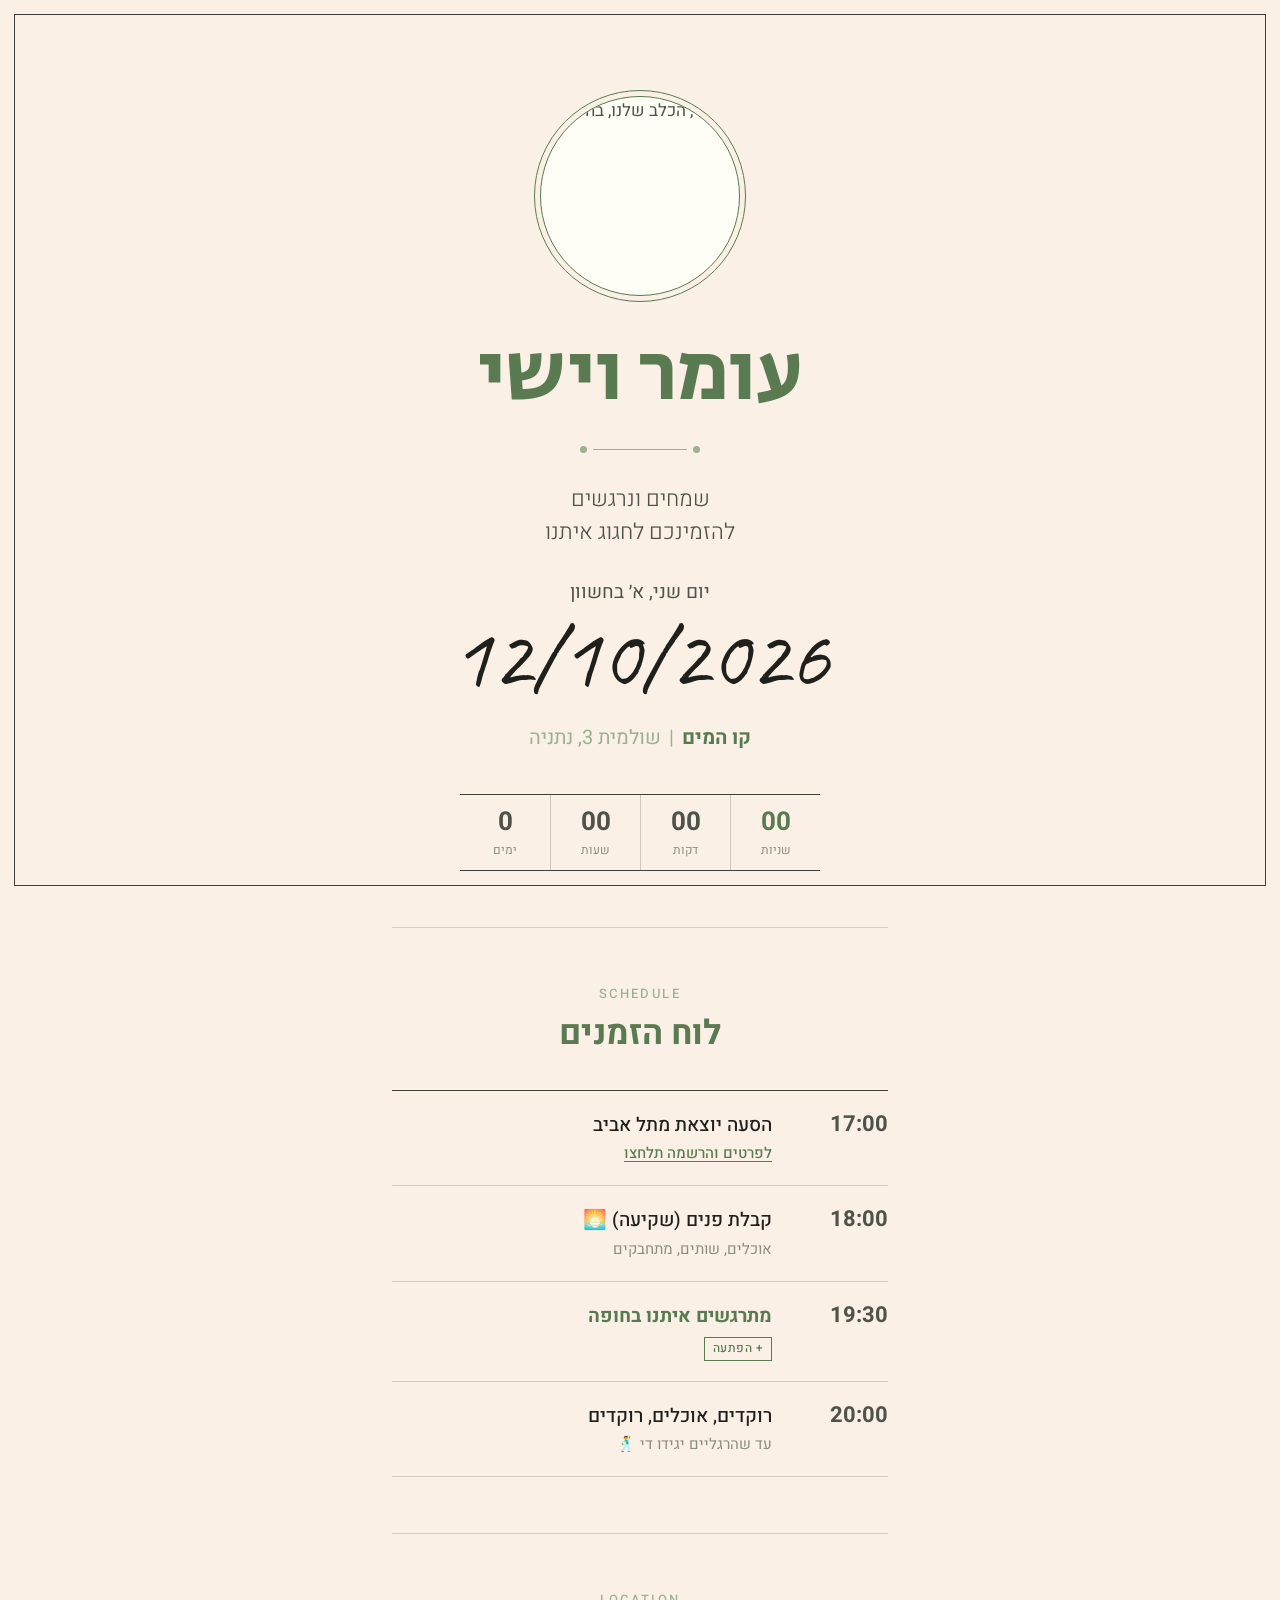
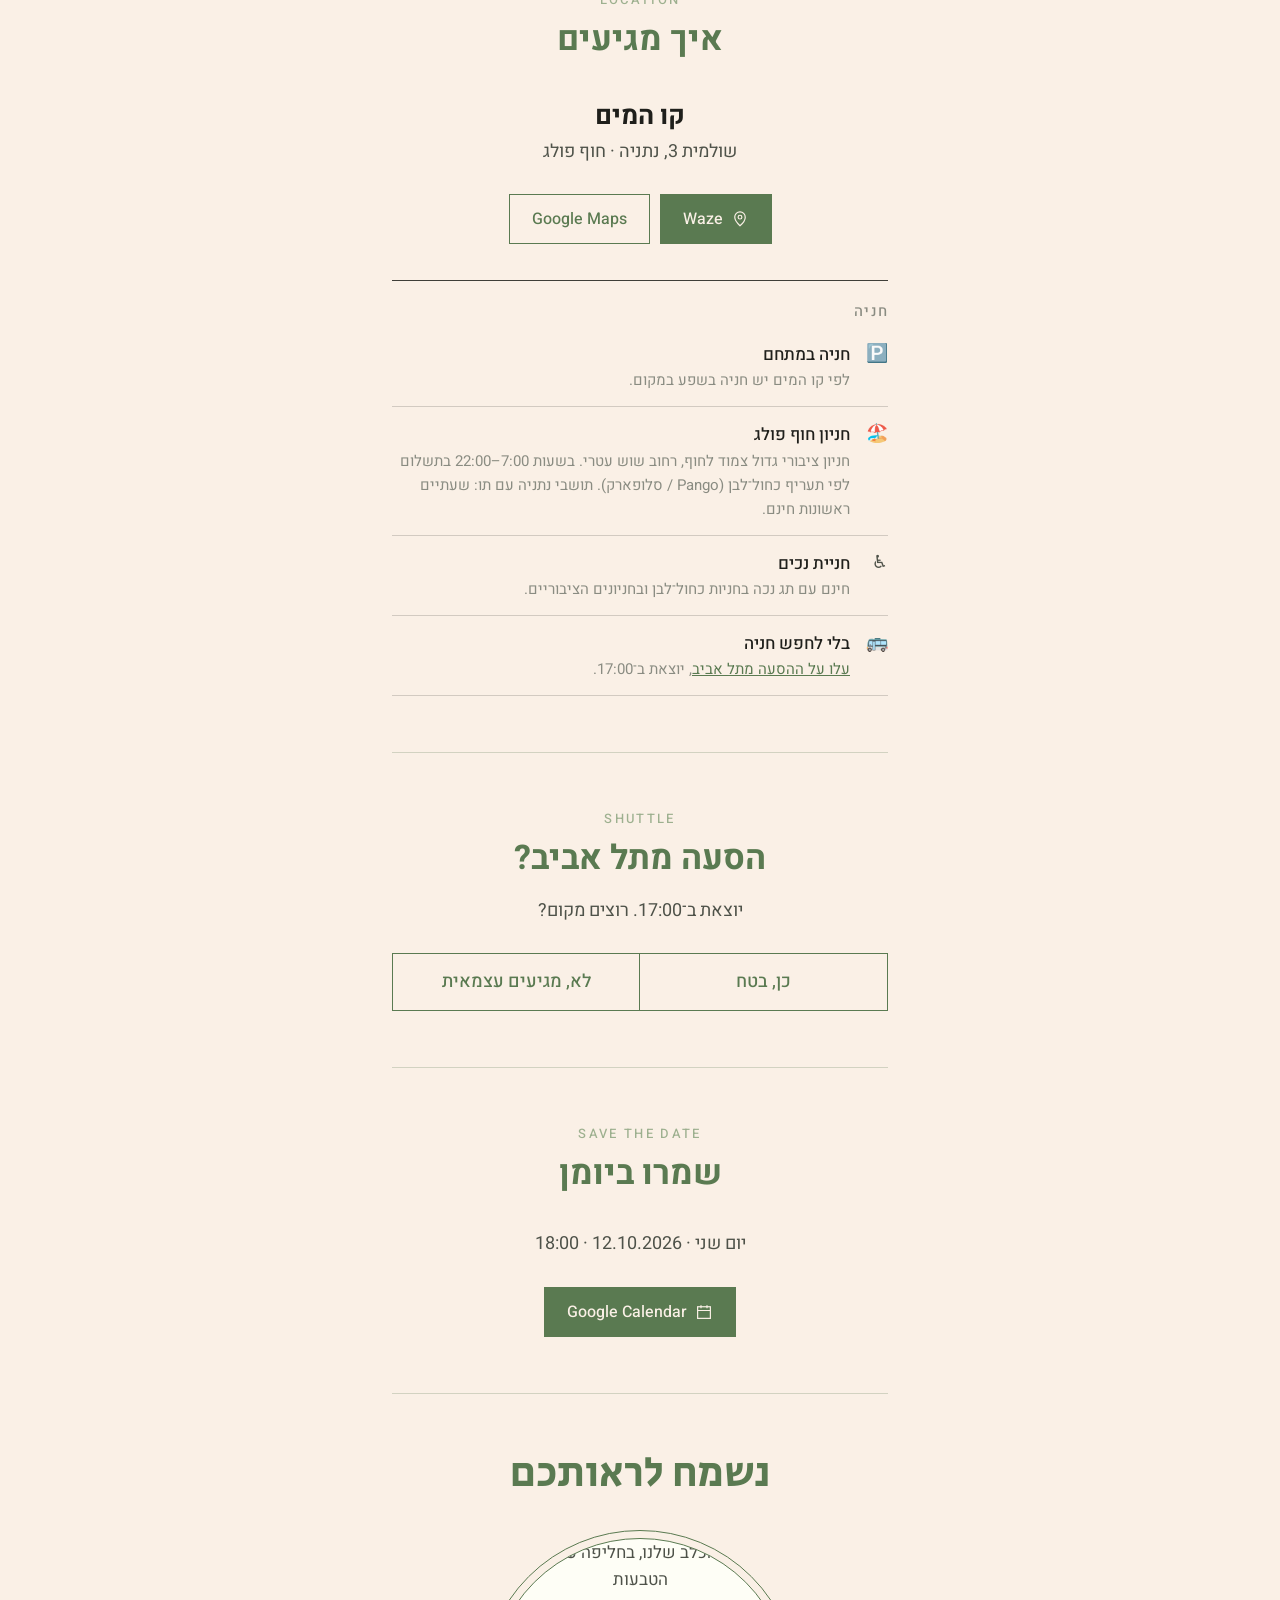
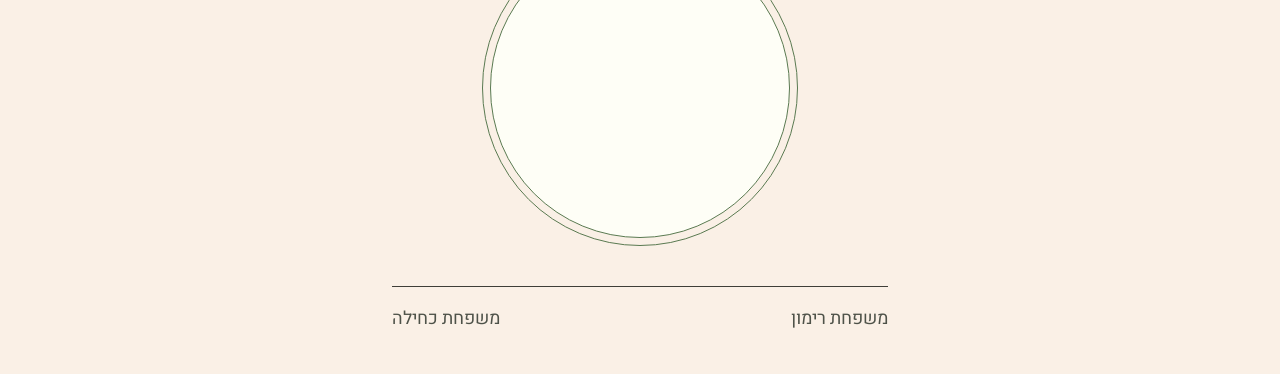
==== index.html @ 6a7b03c0 "Add files via upload" ====
<!doctype html>
<html lang="he" dir="rtl">
<head>
<meta charset="utf-8">
<meta name="viewport" content="width=device-width, initial-scale=1">
<title>עומר וישי · 12.10.2026</title>
<meta name="description" content="עומר וישי מתחתנים — יום שני, א׳ בחשוון, 12.10.2026 · קו המים, נתניה">
<meta property="og:title" content="עומר וישי מתחתנים · 12.10.2026">
<meta property="og:description" content="קו המים, שולמית 3, נתניה · קבלת פנים 18:00 · חופה 19:30">
<meta property="og:image" content="__SITE_URL__/img/dog-full.jpg">
<meta property="og:url" content="__SITE_URL__/">
<meta property="og:type" content="website">
<meta name="theme-color" content="#FAF0E6">
<link rel="icon" href="img/dog-logo.jpg">
<link rel="preconnect" href="https://fonts.googleapis.com">
<link rel="preconnect" href="https://fonts.gstatic.com" crossorigin>
<link href="https://fonts.googleapis.com/css2?family=Heebo:wght@300;400;500;700;800&family=Secular+One&family=Caveat:wght@400&display=swap" rel="stylesheet">
<link rel="stylesheet" href="style.css">
</head>
<body data-page="כללי">

<div class="frame" aria-hidden="true"></div>
<img class="leaf leaf-tl" src="img/leaf-tl.png" alt="" aria-hidden="true">
<img class="leaf leaf-tr" src="img/leaf-tr.png" alt="" aria-hidden="true">

<main>

  <!-- HERO -->
  <section class="hero">
    <div class="logo"><img src="img/dog-logo.jpg" alt="ברי, הכלב שלנו, בחליפה"></div>
    <h1>עומר וישי</h1>
    <div class="divider" aria-hidden="true"><span></span></div>
    <p class="lead">שמחים ונרגשים<br>להזמינכם לחגוג איתנו</p>
    <p class="day">יום שני, א׳ בחשוון</p>
    <p class="date-hand">12/10/2026</p>
    <p class="venue"><b>קו המים</b><i>|</i>שולמית 3, נתניה</p>

    <div class="countdown" data-countdown="2026-10-12T18:00:00+03:00" aria-label="ספירה לאחור">
      <div><b>–</b><small>ימים</small></div>
      <div><b>–</b><small>שעות</small></div>
      <div><b>–</b><small>דקות</small></div>
      <div><b>–</b><small>שניות</small></div>
    </div>
  </section>

  <!-- SCHEDULE -->
  <section id="schedule">
    <p class="kicker">SCHEDULE</p>
    <h2>לוח הזמנים</h2>
    <ol class="timeline">
      <li>
        <time>17:00</time>
        <div><strong>הסעה יוצאת מתל אביב</strong><p><a class="inline-link" href="#shuttle">לפרטים והרשמה תלחצו</a></p></div>
      </li>
      <li>
        <time>18:00</time>
        <div><strong>קבלת פנים (שקיעה) 🌅</strong><p>אוכלים, שותים, מתחבקים</p></div>
      </li>
      <li class="key">
        <time>19:30</time>
        <div><strong>מתרגשים איתנו בחופה</strong><span class="tag">+ הפתעה</span></div>
      </li>
      <li>
        <time>20:00</time>
        <div><strong>רוקדים, אוכלים, רוקדים</strong><p>עד שהרגליים יגידו די 🕺</p></div>
      </li>
    </ol>
  </section>

  <!-- LOCATION -->
  <section id="location">
    <p class="kicker">LOCATION</p>
    <h2>איך מגיעים</h2>
    <p class="place">קו המים</p>
    <p class="address">שולמית 3, נתניה · חוף פולג</p>
    <div class="btns">
      <a class="btn" href="https://ul.waze.com/ul?ll=32.27109966%2C34.83589069&amp;navigate=yes&amp;zoom=17" target="_blank" rel="noopener">
        <svg viewBox="0 0 24 24" fill="none" stroke="currentColor" stroke-width="1.6"><path d="M12 21s-7-6.2-7-11.5A7 7 0 0 1 19 9.5C19 14.8 12 21 12 21Z"/><circle cx="12" cy="9.5" r="2.5"/></svg>
        Waze
      </a>
      <a class="btn ghost" href="https://maps.google.com/maps?q=%D7%A7%D7%95%20%D7%94%D7%9E%D7%99%D7%9D%20%D7%92%D7%9F%20%D7%90%D7%99%D7%A8%D7%95%D7%A2%D7%99%D7%9D%20%D7%A0%D7%AA%D7%A0%D7%99%D7%94" target="_blank" rel="noopener">Google Maps</a>
    </div>
    <div class="parking">
      <h4>חניה</h4>
      <ul>
        <li><span>🅿️</span><div><strong>חניה במתחם</strong><p>לפי קו המים יש חניה בשפע במקום.</p></div></li>
        <li><span>🏖️</span><div><strong>חניון חוף פולג</strong><p>חניון ציבורי גדול צמוד לחוף, רחוב שוש עטרי. בשעות 7:00–22:00 בתשלום לפי תעריף כחול־לבן (Pango / סלופארק). תושבי נתניה עם תו: שעתיים ראשונות חינם.</p></div></li>
        <li><span>♿</span><div><strong>חניית נכים</strong><p>חינם עם תג נכה בחניות כחול־לבן ובחניונים הציבוריים.</p></div></li>
        <li><span>🚌</span><div><strong>בלי לחפש חניה</strong><p><a href="#shuttle">עלו על ההסעה מתל אביב</a>, יוצאת ב־17:00.</p></div></li>
      </ul>
    </div>
  </section>

  <!-- SHUTTLE -->
  <section id="shuttle" class="shuttle" data-shuttle>
    <p class="kicker">SHUTTLE</p>
    <h2>הסעה מתל אביב?</h2>
    <p class="intro">יוצאת ב־17:00. רוצים מקום?</p>

    <div class="choice" role="group" aria-label="הסעה מתל אביב">
      <button type="button" aria-pressed="false">כן, בטח</button>
      <button type="button" aria-pressed="false">לא, מגיעים עצמאית</button>
    </div>

    <form hidden novalidate>
      <div class="field">
        <label for="fullname">שם מלא</label>
        <input id="fullname" name="fullname" type="text" autocomplete="name" required>
      </div>
      <div class="field">
        <label for="phone">טלפון (וואטסאפ)</label>
        <input id="phone" name="phone" type="tel" inputmode="tel" autocomplete="tel" placeholder="050-1234567" dir="ltr" style="text-align:right" required>
        <p class="hint">נשלח לכם בוואטסאפ את נקודת האיסוף</p>
      </div>
      <div class="field">
        <label for="count">כמה תהיו?</label>
        <div class="select">
          <select id="count" name="count">
            <option value="1">1</option>
            <option value="2" selected>2</option>
            <option value="3">3</option>
            <option value="4">4</option>
            <option value="5">5</option>
            <option value="6+">6+</option>
          </select>
        </div>
      </div>
      <button class="btn block" type="submit">שמרו לי מקום</button>
      <p class="error" role="alert"></p>
    </form>

    <div class="msg" data-msg-ok hidden>נרשמתם להסעה!<small>ניצור קשר בוואטסאפ עם כל הפרטים</small></div>
    <div class="msg" data-msg-no hidden>מעולה, נתראה שם<small>נתראה ב־18:00 בקו המים</small></div>
  </section>

  <!-- CALENDAR -->
  <section id="calendar">
    <p class="kicker">SAVE THE DATE</p>
    <h2>שמרו ביומן</h2>
    <p class="address">יום שני · 12.10.2026 · 18:00</p>
    <div class="btns">
      <a class="btn" data-gcal href="#" target="_blank" rel="noopener">
        <svg viewBox="0 0 24 24" fill="none" stroke="currentColor" stroke-width="1.6"><rect x="3.5" y="5" width="17" height="15.5"/><path d="M3.5 10h17M8 3v4M16 3v4"/></svg>
        Google Calendar
      </a>
    </div>
  </section>

  <!-- CLOSING -->
  <section class="closing">
    <p class="see-you">נשמח לראותכם</p>
    <div class="dog-circle"><img src="img/dog-full.jpg" alt="ברי, הכלב שלנו, בחליפה עם כרית הטבעות" loading="lazy"></div>
    <div class="families">
      <span>משפחת רימון</span>
      <span>משפחת כחילה</span>
    </div>
  </section>

  <footer>
    <img class="leaf-bottom" src="img/leaf-bl.png" alt="" aria-hidden="true">
  </footer>
</main>

<script>
  window.EVENT = {
    uid: "omer-yishai-20261012",
    title: "החתונה של עומר וישי",
    startUTC: "20261012T150000Z",   // 18:00 שעון ישראל
    endUTC:   "20261012T210000Z",   // 00:00
    location: "קו המים, שולמית 3, נתניה",
    details: "קבלת פנים 18:00 · חופה 19:30 · הסעה מתל אביב 17:00",
  };
</script>
<script src="main.js"></script>
</body>
</html>
---- style.css ----
:root {
  --cream: #FAF0E6;
  --paper: #FEFEF6;
  --ink: #1F1F1B;
  --text: #4E5249;
  --muted: #8A8C82;
  --green: #5A7A51;
  --green-dark: #465F3F;
  --sage: #9DB08F;
  --sage-soft: #E3E8D6;
  --blush: #E9A2A0;
  --line: rgba(31, 31, 27, .85);
  --frame: 14px;
}

* { box-sizing: border-box; margin: 0; padding: 0; border-radius: 0; }

html { scroll-behavior: smooth; -webkit-text-size-adjust: 100%; }

body {
  background: var(--cream);
  color: var(--text);
  font-family: "Heebo", system-ui, sans-serif;
  font-weight: 400;
  font-size: 17px;
  line-height: 1.6;
  direction: rtl;
  min-height: 100vh;
}

/* hand-drawn-ish frame, like the invitation */
.frame {
  position: fixed;
  inset: var(--frame);
  border: 1.5px solid var(--line);
  pointer-events: none;
  z-index: 50;
}
.leaf { position: fixed; pointer-events: none; z-index: 51; height: auto; }
.leaf-tl { top: 2px; left: 2px; width: 118px; }
.leaf-tr { top: 10px; right: 0; width: 120px; }

main {
  max-width: 560px;
  margin: 0 auto;
  padding: 72px 32px 0;
}

section { padding: 56px 0; text-align: center; }
section + section { border-top: 1px solid rgba(90, 122, 81, .25); }

/* ---------- hero ---------- */
.hero { padding-top: 24px; }

.logo {
  width: 200px; height: 200px;
  margin: 0 auto 36px;
  border-radius: 50%;
  overflow: hidden;
  border: 1.5px solid var(--green);
  outline: 1px solid var(--green);
  outline-offset: 5px;
  background: var(--paper);
}
.logo img, .dog-circle img { width: 100%; height: 100%; object-fit: cover; display: block; }


.eyebrow {
  font-size: 13px;
  letter-spacing: .18em;
  color: var(--green);
  font-weight: 500;
  margin-bottom: 14px;
}

h1, .see-you {
  font-family: "Secular One", "Heebo", sans-serif;
  font-weight: 400;
}
h1 {
  color: var(--green);
  font-size: clamp(56px, 16vw, 84px);
  line-height: 1;
  letter-spacing: -.01em;
}

.divider {
  display: flex; align-items: center; justify-content: center;
  gap: 0; margin: 30px auto; width: 120px;
}
.divider::before, .divider::after {
  content: ""; width: 7px; height: 7px; background: var(--sage); border-radius: 50%;
  flex: none;
}
.divider span { height: 1.5px; background: var(--sage); flex: 1; margin: 0 6px; }

.lead { font-size: 22px; font-weight: 300; line-height: 1.5; color: var(--text); }

.day { margin-top: 28px; font-size: 19px; font-weight: 400; }

.date-hand {
  font-family: "Caveat", cursive;
  font-weight: 400;
  font-size: clamp(58px, 17vw, 88px);
  color: var(--ink);
  line-height: 1.05;
  direction: ltr;
  white-space: nowrap;
  margin-top: 4px;
}
.date-hand.range { font-size: clamp(46px, 13.5vw, 80px); }

.venue { margin-top: 18px; font-size: 20px; color: var(--sage); font-weight: 400; }
.venue b { color: var(--green); font-weight: 700; }
.venue i { font-style: normal; padding: 0 8px; color: var(--sage); }

/* countdown */
.countdown {
  display: grid; grid-template-columns: repeat(4, 1fr);
  margin: 40px auto 0; max-width: 360px;
  border-top: 1px solid var(--line); border-bottom: 1px solid var(--line);
  direction: ltr;
}
.countdown div:last-child b { color: var(--green); }
.countdown div { padding: 14px 0 10px; }
.countdown div + div { border-left: 1px solid rgba(31,31,27,.2); }
.countdown b { display: block; font-size: 26px; font-weight: 700; color: var(--text); line-height: 1; font-variant-numeric: tabular-nums; }
.countdown small { display: block; font-size: 12px; color: var(--muted); margin-top: 6px; }

/* ---------- headings ---------- */
.kicker {
  font-size: 13px; letter-spacing: .18em; color: var(--sage); font-weight: 500;
  margin-bottom: 8px; direction: ltr;
}
h2 {
  font-weight: 700; color: var(--green); font-size: 34px; line-height: 1.2; margin-bottom: 36px;
}
h3 {
  font-weight: 500; font-size: 15px; letter-spacing: .08em; color: var(--muted);
  margin: 8px 0 18px; text-align: right;
}
h3 + .timeline { margin-top: 0; }
.timeline + h3 { margin-top: 44px; }

/* ---------- timeline ---------- */
.timeline { list-style: none; text-align: right; border-top: 1px solid var(--line); }
.timeline li {
  display: grid;
  grid-template-columns: 96px minmax(0, 1fr);
  gap: 20px;
  padding: 20px 0;
  border-bottom: 1px solid rgba(31,31,27,.18);
  align-items: baseline;
}
.timeline time {
  font-weight: 700; font-size: 22px; color: var(--text);
  direction: ltr; text-align: right; font-variant-numeric: tabular-nums; line-height: 1.2;
}
.timeline time.small { font-size: 17px; white-space: nowrap; }
.timeline strong { display: block; font-weight: 500; font-size: 19px; color: var(--ink); line-height: 1.35; }
.timeline p { font-size: 15px; color: var(--muted); margin-top: 3px; }
.timeline .tag {
  display: inline-block; font-size: 12px; font-weight: 500; color: var(--green);
  border: 1px solid var(--green); padding: 1px 8px; margin-top: 8px; letter-spacing: .04em;
}
.timeline li.key strong { color: var(--green); font-weight: 700; }

/* the endless loop for friends */
.loop {
  margin-top: 10px; overflow: hidden; border-top: 1px dashed rgba(90,122,81,.45);
  border-bottom: 1px dashed rgba(90,122,81,.45); padding: 10px 0;
  -webkit-mask-image: linear-gradient(90deg, transparent, #000 12%, #000 88%, transparent);
          mask-image: linear-gradient(90deg, transparent, #000 12%, #000 88%, transparent);
}
.loop-track { display: flex; width: max-content; animation: loop 28s linear infinite; }
.loop-track span { white-space: nowrap; font-size: 17px; color: var(--green); padding-inline: 0; }
.loop-track span em { font-style: normal; color: var(--blush); padding: 0 10px; }
@keyframes loop { from { transform: translateX(0); } to { transform: translateX(50%); } }
@media (prefers-reduced-motion: reduce) { .loop-track { animation: none; flex-wrap: wrap; width: auto; } }

/* ---------- buttons ---------- */
.btns { display: flex; flex-wrap: wrap; gap: 10px; justify-content: center; margin-top: 28px; }
.btn {
  appearance: none; cursor: pointer;
  display: inline-flex; align-items: center; justify-content: center; gap: 8px;
  min-height: 50px; padding: 0 22px;
  font: 500 16px/1 "Heebo", sans-serif;
  text-decoration: none;
  background: var(--green); color: var(--cream);
  border: 1.5px solid var(--green);
  transition: background .2s, color .2s;
}
.btn:hover { background: var(--green-dark); border-color: var(--green-dark); }
.btn.ghost { background: transparent; color: var(--green); }
.btn.ghost:hover { background: var(--green); color: var(--cream); }
.btn.block { width: 100%; }
.btn svg { width: 18px; height: 18px; flex: none; }

/* ---------- location ---------- */
.place { font-size: 26px; font-weight: 700; color: var(--ink); }
.address { font-size: 18px; color: var(--text); }
.note { font-size: 15px; color: var(--muted); margin-top: 14px; }

.inline-link { color: var(--green); font-weight: 500; text-decoration: underline; text-underline-offset: 3px; }

/* parking */
.parking { margin-top: 36px; text-align: right; border-top: 1px solid var(--line); }
.parking h4 { font-size: 15px; font-weight: 500; letter-spacing: .08em; color: var(--muted); margin: 18px 0 4px; }
.parking ul { list-style: none; }
.parking li { display: grid; grid-template-columns: 28px minmax(0,1fr); gap: 10px; padding: 14px 0; border-bottom: 1px solid rgba(31,31,27,.18); }
.parking li > span { font-size: 18px; line-height: 1.4; }
.parking strong { display: block; font-weight: 500; color: var(--ink); font-size: 17px; }
.parking p { font-size: 15px; color: var(--muted); }
.parking a { color: var(--green); }

/* ---------- shuttle form ---------- */
.shuttle p.intro { font-size: 18px; margin: -18px 0 28px; }
.choice { display: grid; grid-template-columns: 1fr 1fr; border: 1.5px solid var(--green); }
.choice button {
  appearance: none; cursor: pointer; background: transparent; border: 0;
  min-height: 56px; font: 500 18px/1 "Heebo", sans-serif; color: var(--green);
}
.choice button + button { border-right: 1.5px solid var(--green); }
.choice button[aria-pressed="true"] { background: var(--green); color: var(--cream); }

form { text-align: right; margin-top: 26px; }
form[hidden], .msg[hidden] { display: none; }
label { display: block; font-size: 14px; color: var(--muted); margin-bottom: 6px; font-weight: 500; }
.field { margin-bottom: 18px; }
input[type=text], input[type=tel], input[type=number] {
  width: 100%; height: 52px; padding: 0 14px;
  font: 400 18px "Heebo", sans-serif; color: var(--ink);
  background: var(--paper); border: 1.5px solid rgba(31,31,27,.35);
  outline: none; transition: border-color .2s;
}
input:focus { border-color: var(--green); }
input.err { border-color: #B55A4E; }
.hint { font-size: 13px; color: var(--muted); margin-top: 6px; }
.error { font-size: 14px; color: #B55A4E; margin-top: 8px; min-height: 1em; }

.msg {
  margin-top: 26px; padding: 26px 20px; border: 1.5px solid var(--green);
  background: var(--sage-soft); color: var(--green-dark); font-size: 19px; font-weight: 500;
}
.msg small { display: block; font-size: 15px; color: var(--text); font-weight: 400; margin-top: 6px; }

.select { position: relative; }
.select::after {
  content: ""; position: absolute; left: 16px; top: 50%; width: 8px; height: 8px;
  border-left: 1.5px solid var(--green); border-bottom: 1.5px solid var(--green);
  transform: translateY(-70%) rotate(-45deg); pointer-events: none;
}
select {
  appearance: none; -webkit-appearance: none; width: 100%; height: 52px; padding: 0 14px 0 40px;
  font: 400 18px "Heebo", sans-serif; color: var(--ink); background: var(--paper);
  border: 1.5px solid rgba(31,31,27,.35); border-radius: 0; outline: none; cursor: pointer;
}
select:focus { border-color: var(--green); }

/* ---------- footer ---------- */
.closing { padding-bottom: 0; }
.see-you { font-size: 42px; color: var(--green); line-height: 1.15; }
.dog-circle {
  width: min(300px, 78vw); aspect-ratio: 1;
  margin: 40px auto 0;
  border-radius: 50%; overflow: hidden;
  border: 1.5px solid var(--green); outline: 1px solid var(--green); outline-offset: 7px;
  background: var(--paper);
}
.families {
  display: flex; justify-content: space-between; gap: 16px;
  margin-top: 48px; padding-top: 18px; border-top: 1px solid var(--line);
  font-size: 18px; color: var(--text);
}
footer { padding: 0 0 calc(var(--frame) + 2px); }
.leaf-bottom { display: block; width: 124px; margin: 24px auto 0 0; }

.switch { display: inline-block; margin-top: 10px; color: var(--muted); font-size: 13px; }
.switch a { color: var(--green); }

@media (max-width: 420px) {
  :root { --frame: 10px; }
  main { padding: 64px 26px 0; }
  .leaf-tl { width: 92px; }
  .leaf-tr { width: 94px; }
  .timeline li { grid-template-columns: 78px minmax(0, 1fr); gap: 14px; }
  .timeline time { font-size: 19px; }
  .timeline time.small { font-size: 15px; }
  .btn { flex: 1 1 100%; }
}
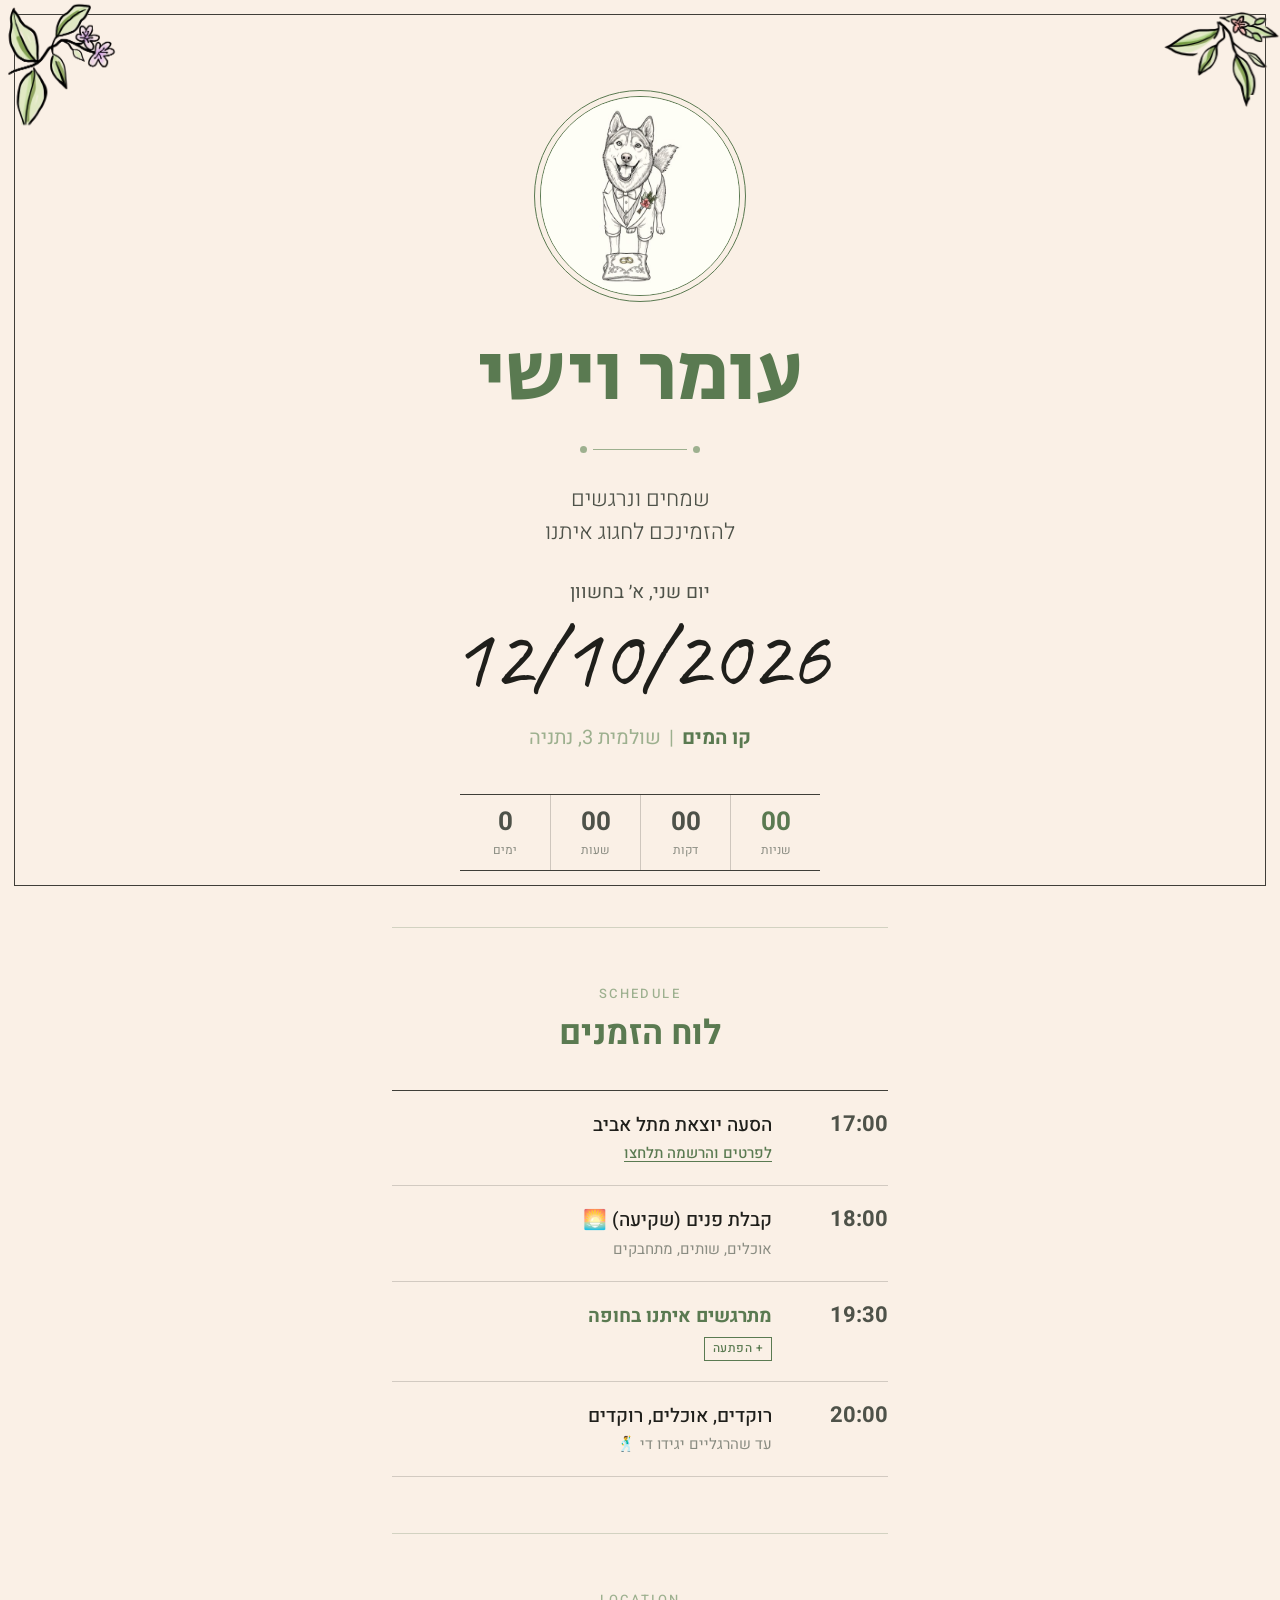
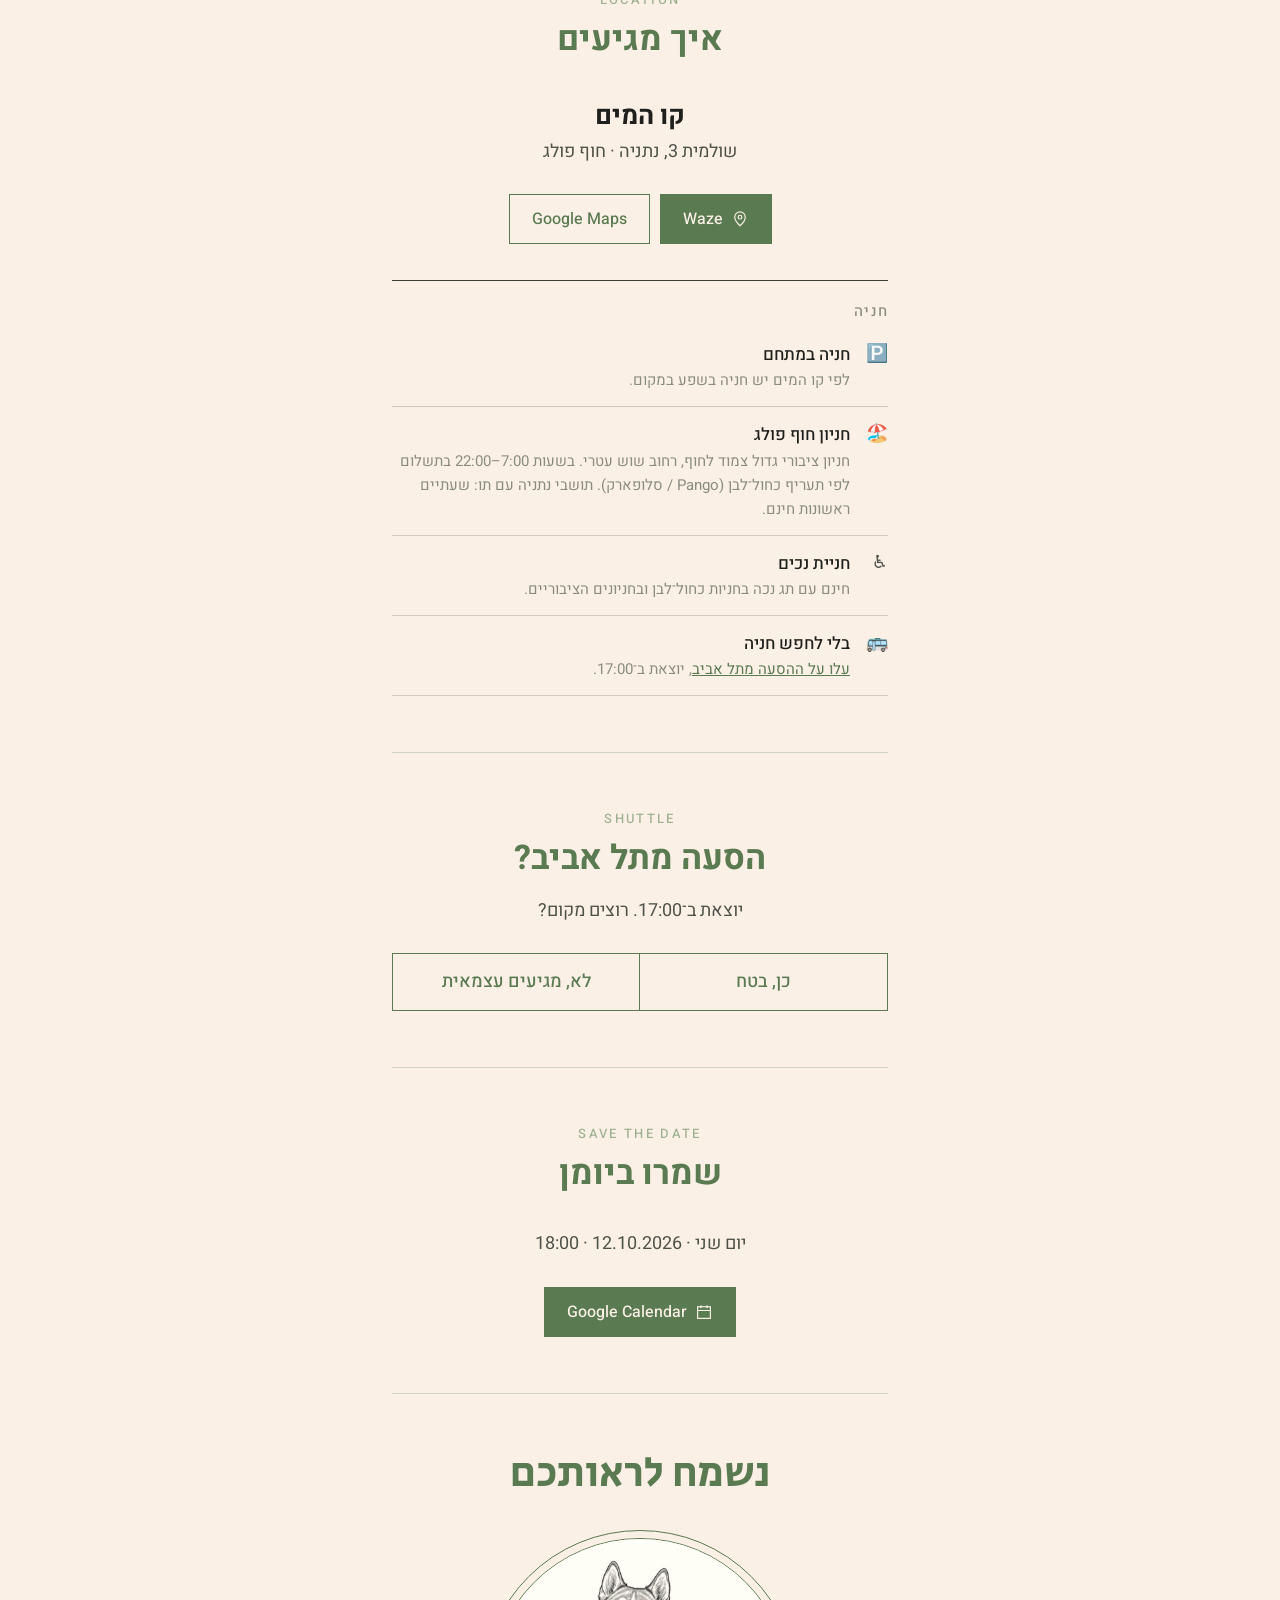
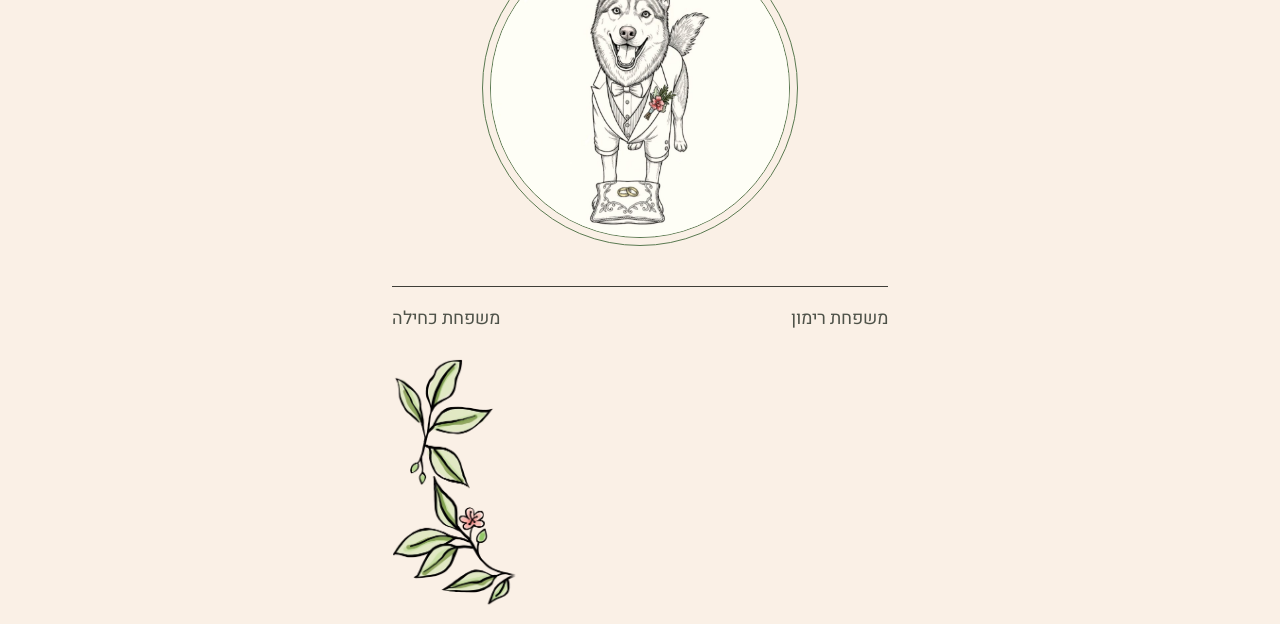
==== commit 01afdb49: "Update index.html" ====
--- a/index.html
+++ b/index.html
@@ -7,8 +7,8 @@
 <meta name="description" content="עומר וישי מתחתנים — יום שני, א׳ בחשוון, 12.10.2026 · קו המים, נתניה">
 <meta property="og:title" content="עומר וישי מתחתנים · 12.10.2026">
 <meta property="og:description" content="קו המים, שולמית 3, נתניה · קבלת פנים 18:00 · חופה 19:30">
-<meta property="og:image" content="__SITE_URL__/img/dog-full.jpg">
-<meta property="og:url" content="__SITE_URL__/">
+<meta property="og:image" content="https://ishaica.github.io/omer-ishai-wedding/img/dog-full.jpg">
+<meta property="og:url" content="https://ishaica.github.io/omer-ishai-wedding/">
 <meta property="og:type" content="website">
 <meta name="theme-color" content="#FAF0E6">
 <link rel="icon" href="img/dog-logo.jpg">
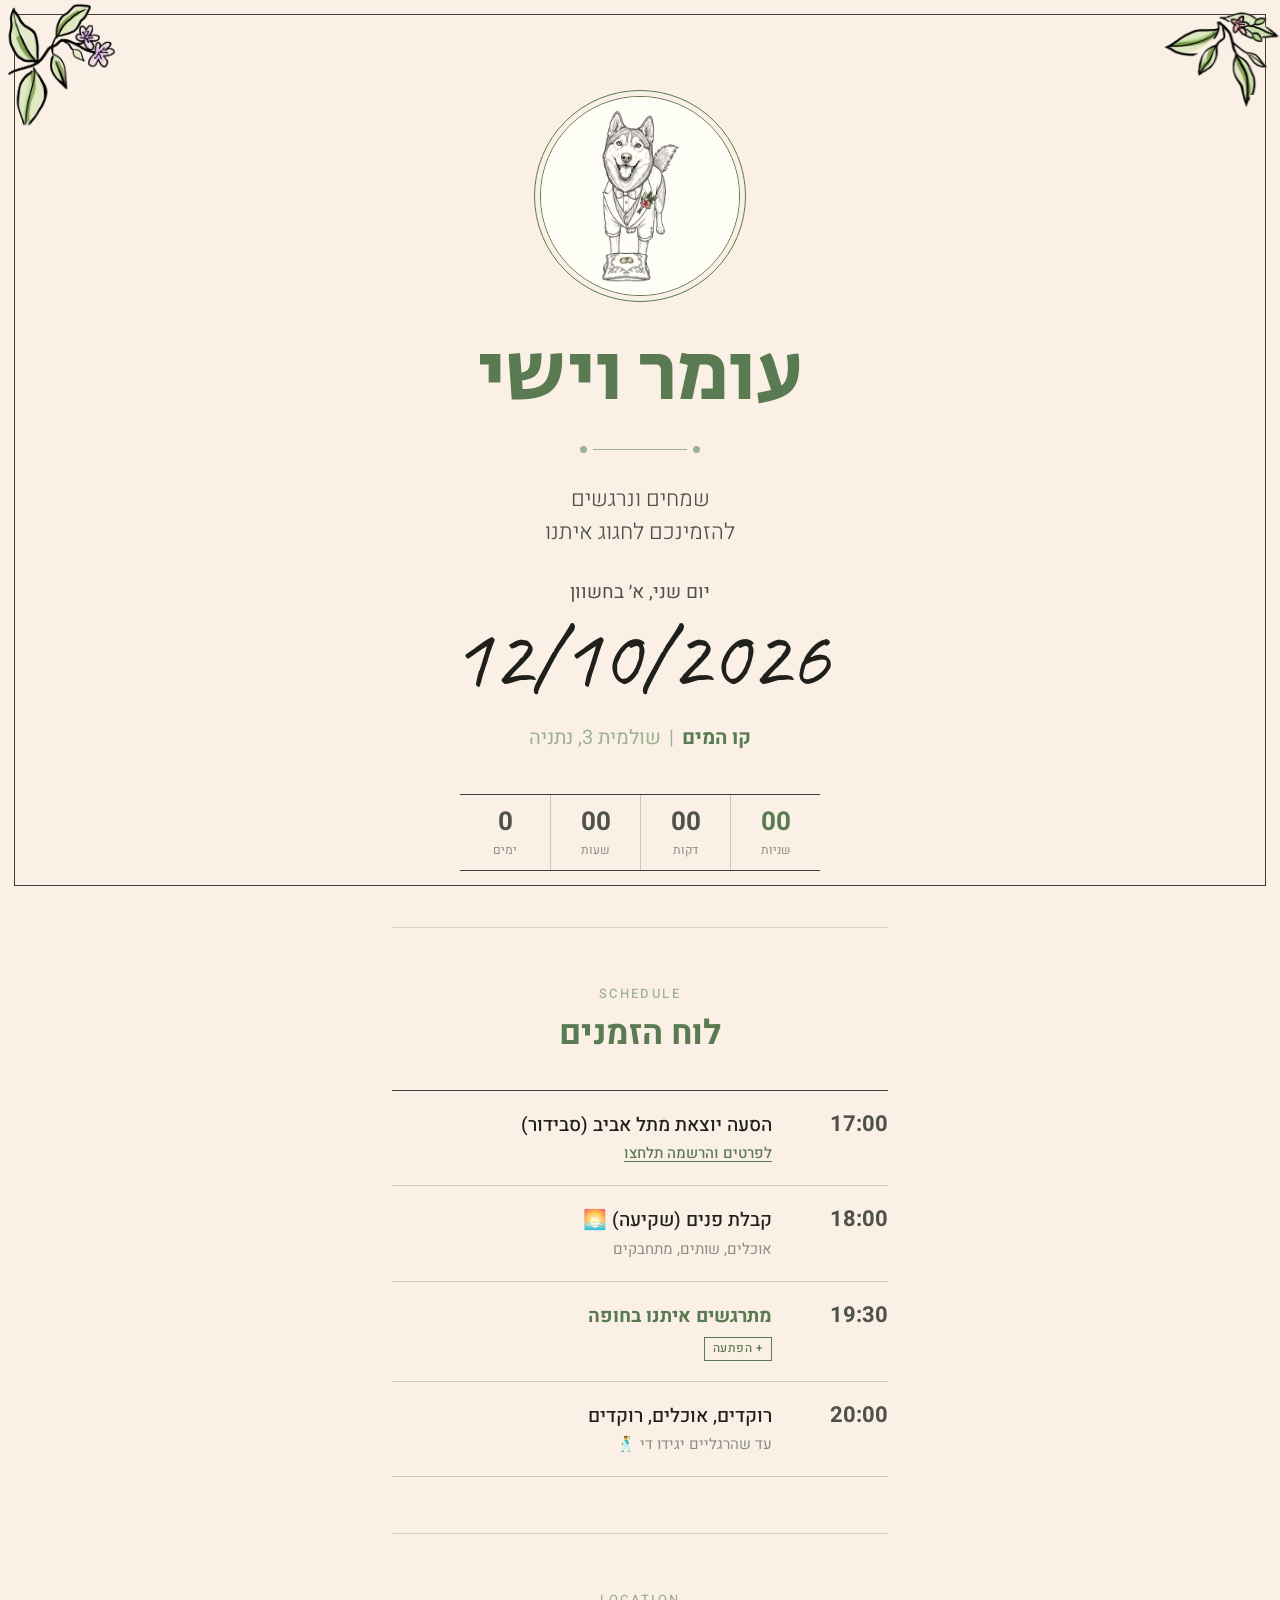
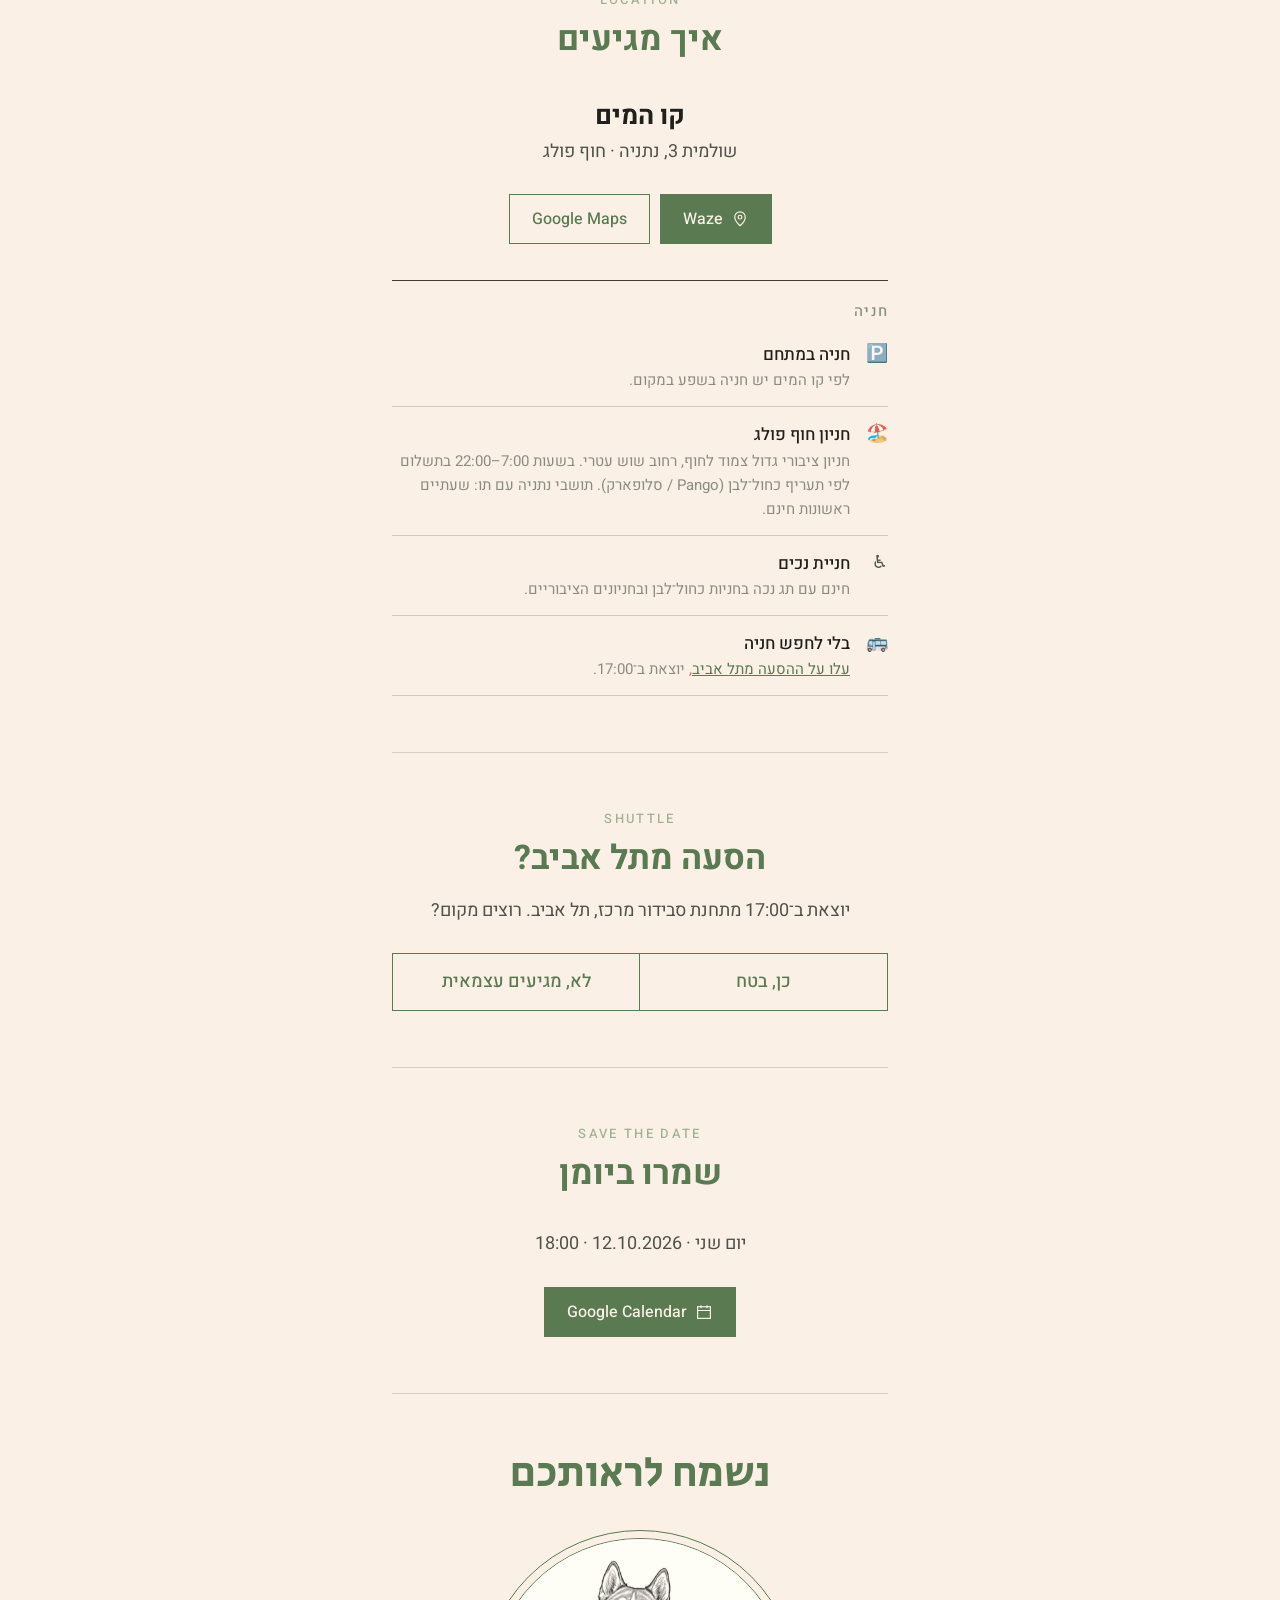
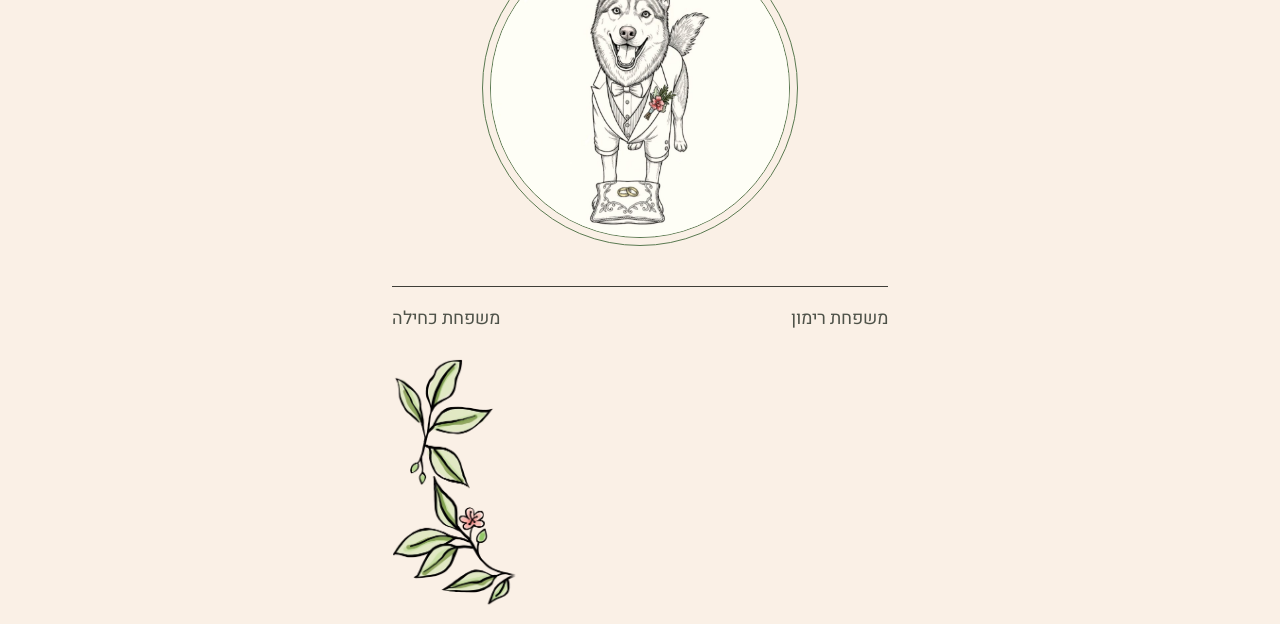
==== commit e8d3c0aa: "Shuttle: default party size 1, depart from Savidor Co-authored-by: ishaica <171152463+ishaica@users." ====
--- a/index.html
+++ b/index.html
@@ -3,6 +3,7 @@
 <head>
 <meta charset="utf-8">
 <meta name="viewport" content="width=device-width, initial-scale=1">
+<meta name="format-detection" content="date=no">
 <title>עומר וישי · 12.10.2026</title>
 <meta name="description" content="עומר וישי מתחתנים — יום שני, א׳ בחשוון, 12.10.2026 · קו המים, נתניה">
 <meta property="og:title" content="עומר וישי מתחתנים · 12.10.2026">
@@ -50,7 +51,7 @@
     <ol class="timeline">
       <li>
         <time>17:00</time>
-        <div><strong>הסעה יוצאת מתל אביב</strong><p><a class="inline-link" href="#shuttle">לפרטים והרשמה תלחצו</a></p></div>
+        <div><strong>הסעה יוצאת מתל אביב (סבידור)</strong><p><a class="inline-link" href="#shuttle">לפרטים והרשמה תלחצו</a></p></div>
       </li>
       <li>
         <time>18:00</time>
@@ -95,7 +96,7 @@
   <section id="shuttle" class="shuttle" data-shuttle>
     <p class="kicker">SHUTTLE</p>
     <h2>הסעה מתל אביב?</h2>
-    <p class="intro">יוצאת ב־17:00. רוצים מקום?</p>
+    <p class="intro">יוצאת ב־17:00 מתחנת סבידור מרכז, תל אביב. רוצים מקום?</p>
 
     <div class="choice" role="group" aria-label="הסעה מתל אביב">
       <button type="button" aria-pressed="false">כן, בטח</button>
@@ -116,8 +117,8 @@
         <label for="count">כמה תהיו?</label>
         <div class="select">
           <select id="count" name="count">
-            <option value="1">1</option>
-            <option value="2" selected>2</option>
+            <option value="1" selected>1</option>
+            <option value="2">2</option>
             <option value="3">3</option>
             <option value="4">4</option>
             <option value="5">5</option>
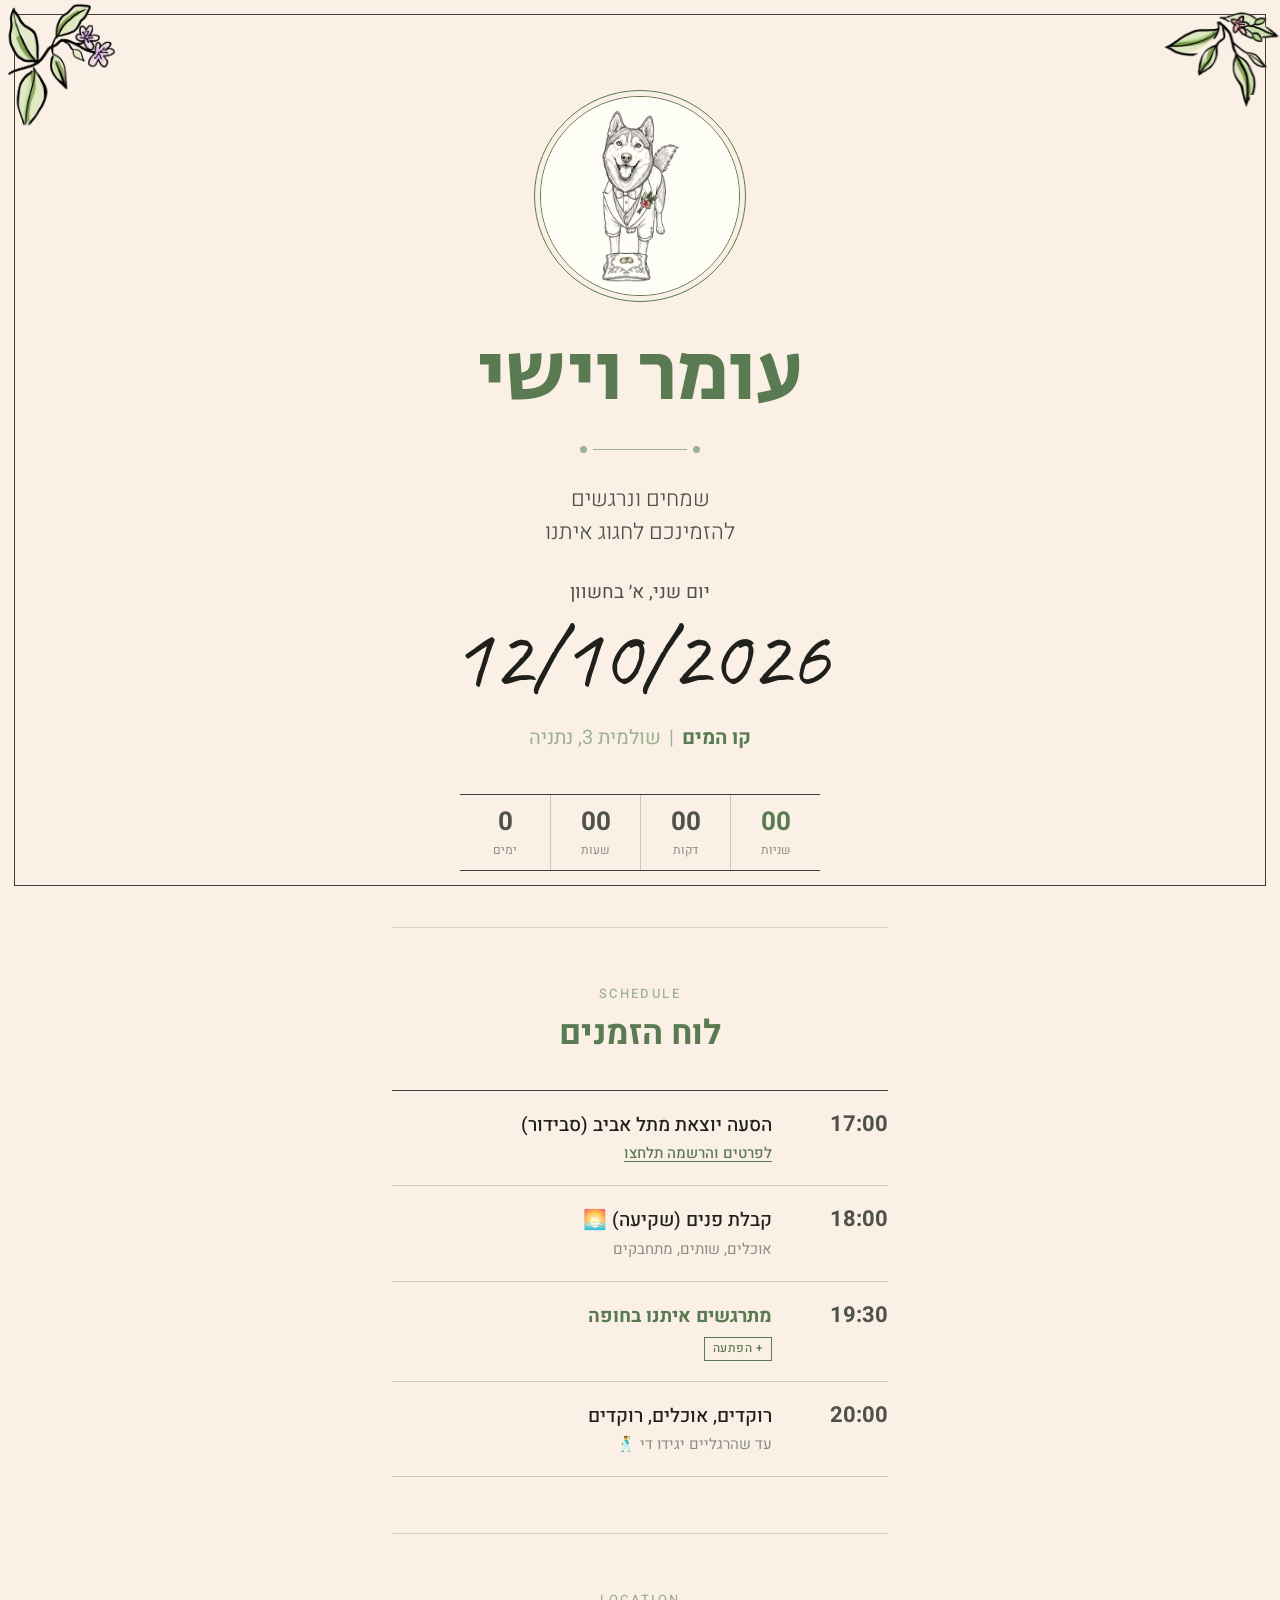
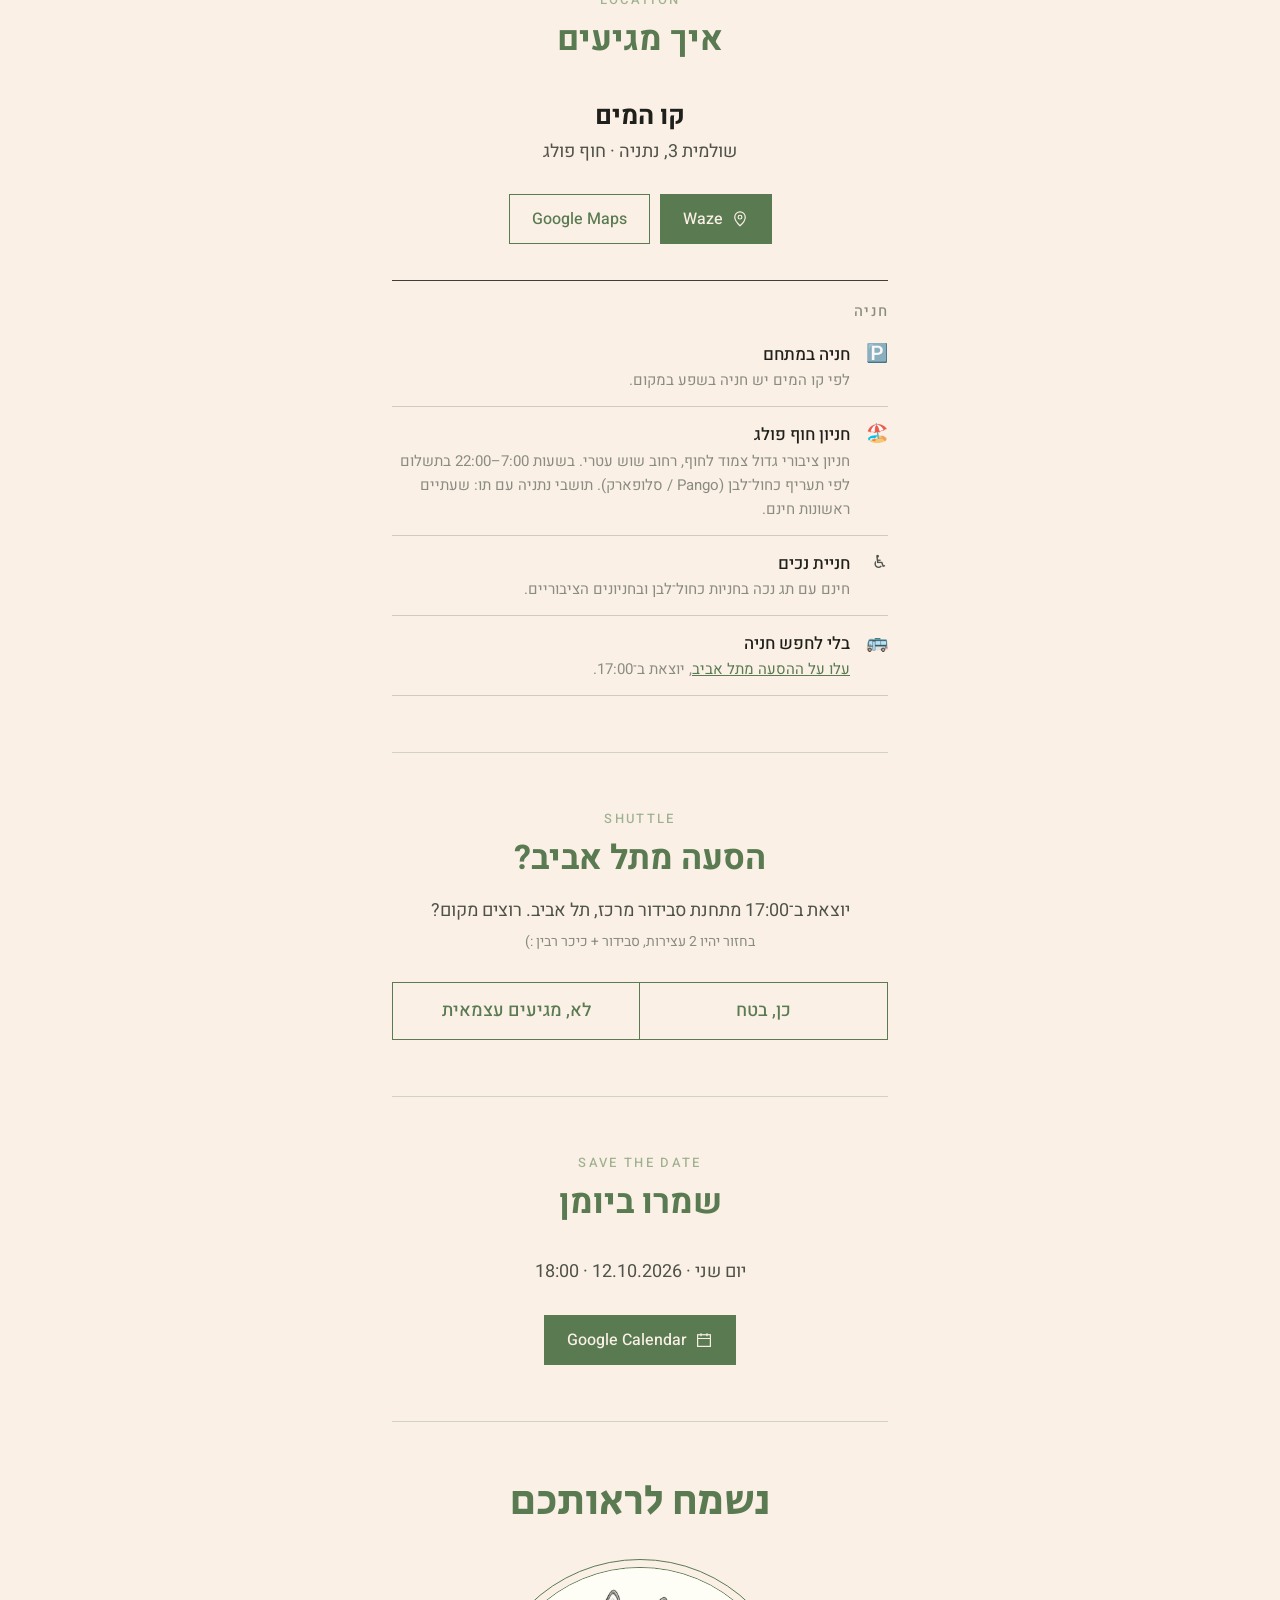
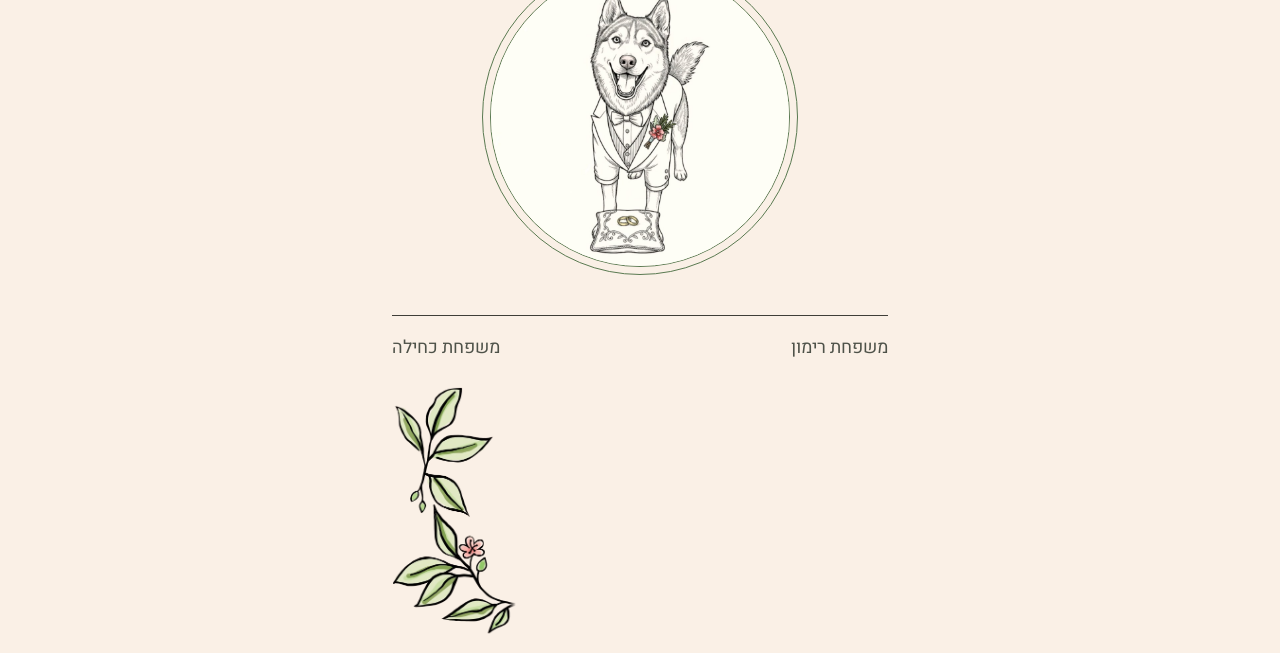
==== commit c8188b40: "Add files via upload" ====
--- a/index.html
+++ b/index.html
@@ -96,7 +96,7 @@
   <section id="shuttle" class="shuttle" data-shuttle>
     <p class="kicker">SHUTTLE</p>
     <h2>הסעה מתל אביב?</h2>
-    <p class="intro">יוצאת ב־17:00 מתחנת סבידור מרכז, תל אביב. רוצים מקום?</p>
+    <p class="intro">יוצאת ב־17:00 מתחנת סבידור מרכז, תל אביב. רוצים מקום?<small>בחזור יהיו 2 עצירות, סבידור + כיכר רבין :)</small></p>
 
     <div class="choice" role="group" aria-label="הסעה מתל אביב">
       <button type="button" aria-pressed="false">כן, בטח</button>
--- a/style.css
+++ b/style.css
@@ -143,6 +143,14 @@
 .timeline + h3 { margin-top: 44px; }
 
 /* ---------- timeline ---------- */
+.track {
+  display: flex; align-items: center; gap: 12px;
+  font-size: 16px; font-weight: 700; color: var(--green); letter-spacing: .04em;
+  margin: 26px 0 10px; text-align: right;
+}
+.track::after { content: ""; flex: 1; height: 1px; background: var(--sage); }
+h3 + .track { margin-top: 0; }
+.track + .timeline { border-top-color: rgba(31,31,27,.35); }
 .timeline { list-style: none; text-align: right; border-top: 1px solid var(--line); }
 .timeline li {
   display: grid;
@@ -215,6 +223,7 @@
 
 /* ---------- shuttle form ---------- */
 .shuttle p.intro { font-size: 18px; margin: -18px 0 28px; }
+.shuttle p.intro small { display: block; font-size: 14px; color: var(--muted); margin-top: 6px; }
 .choice { display: grid; grid-template-columns: 1fr 1fr; border: 1.5px solid var(--green); }
 .choice button {
   appearance: none; cursor: pointer; background: transparent; border: 0;
